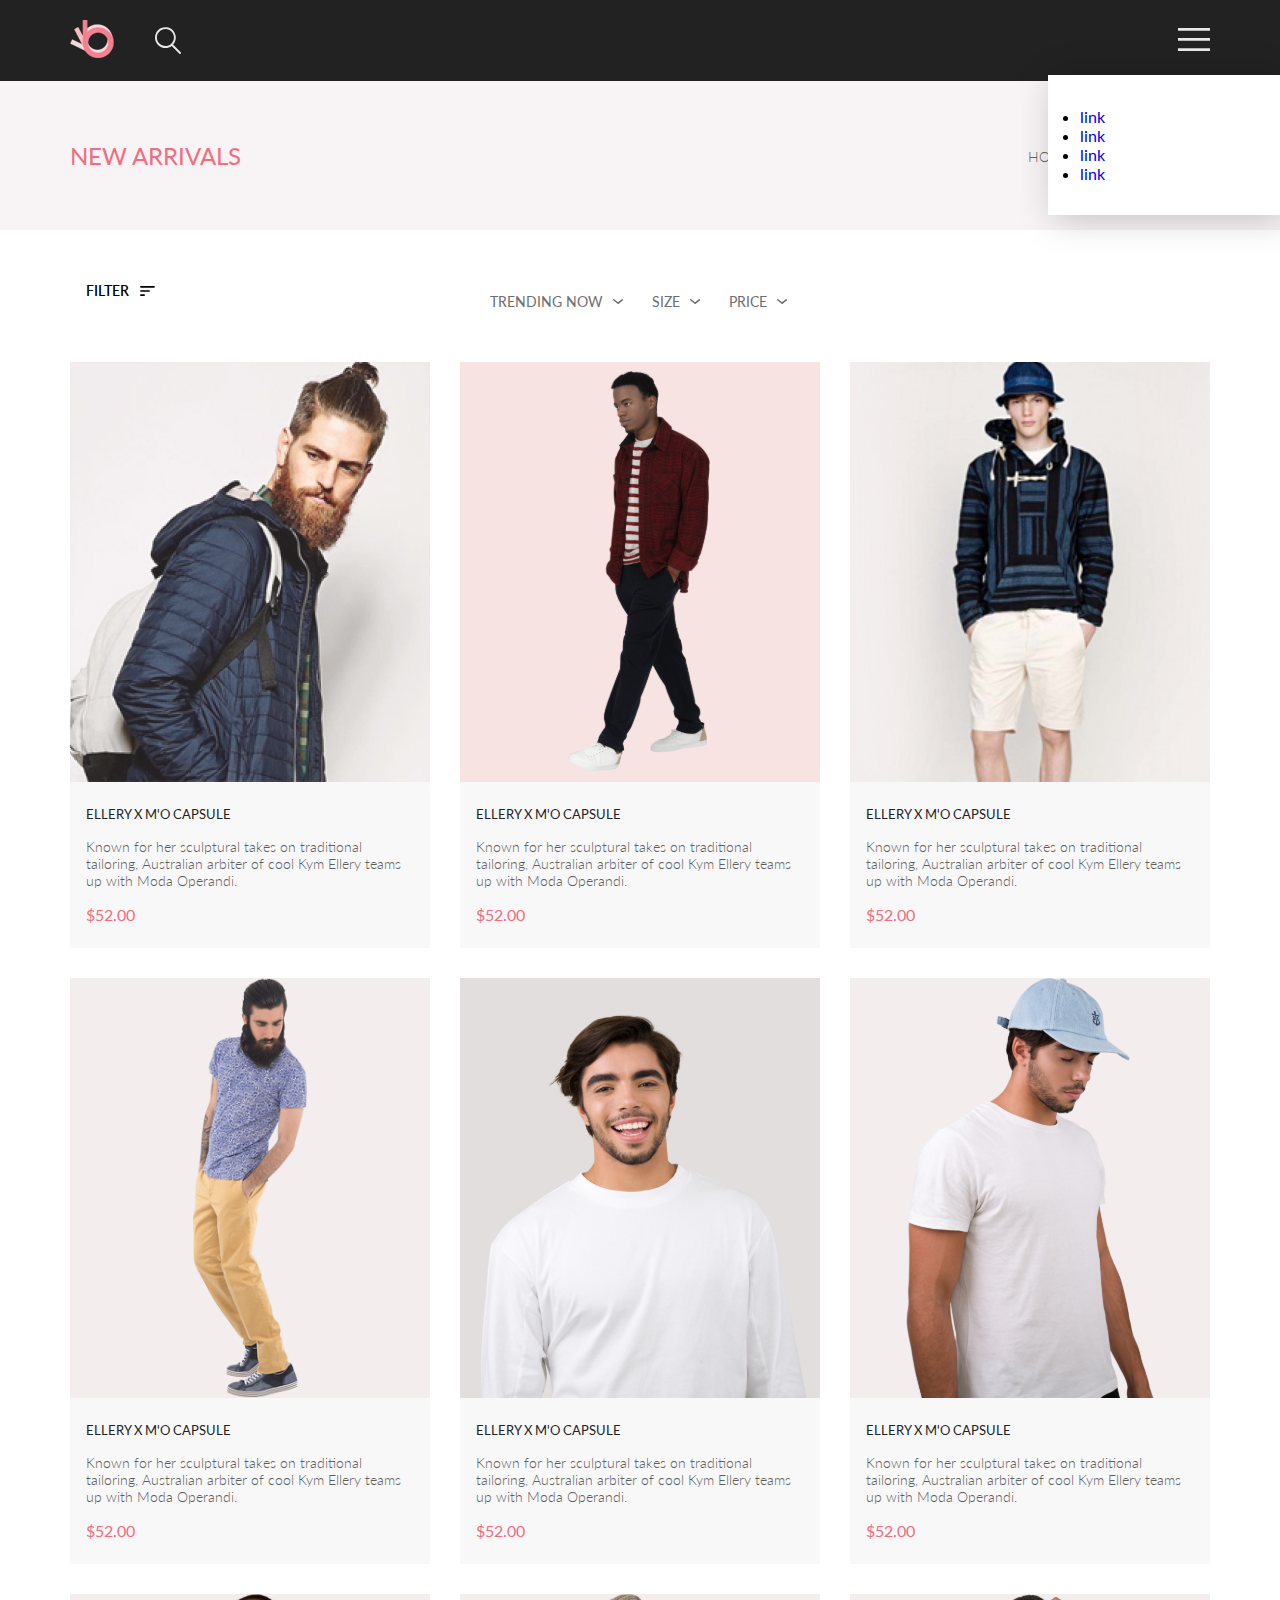
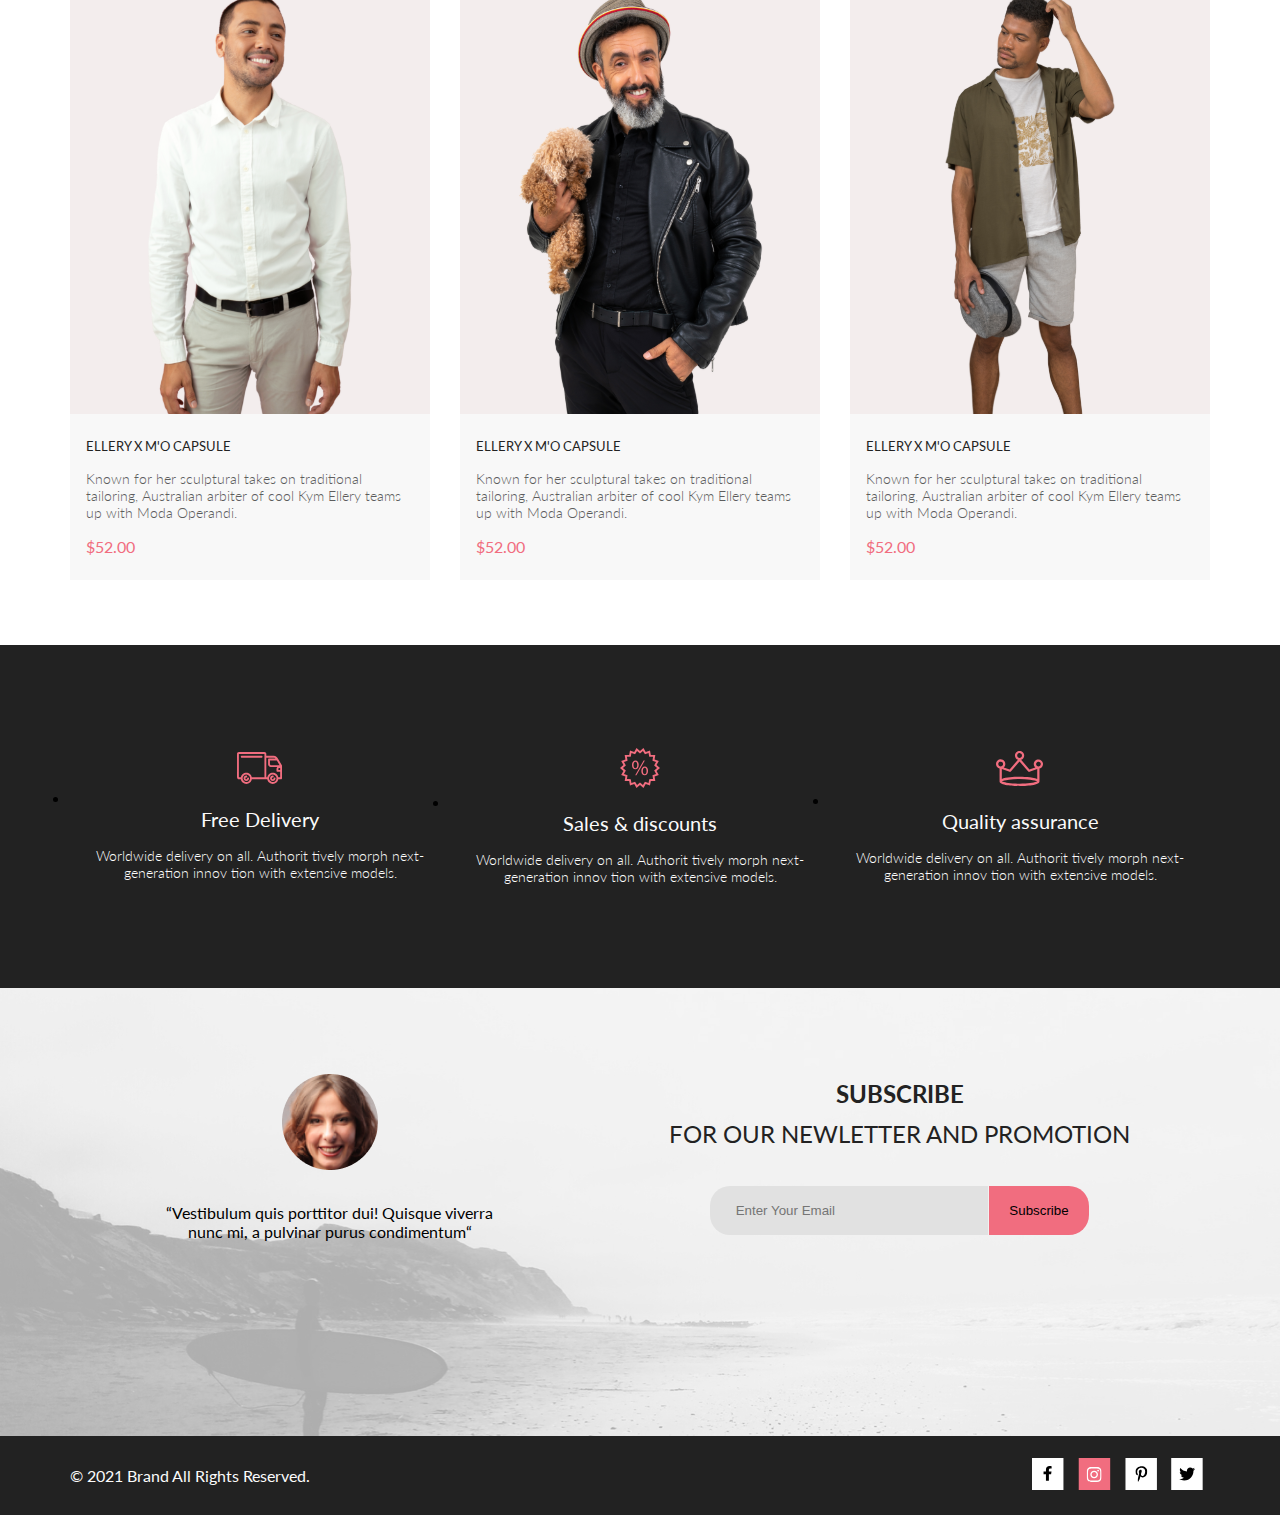
==== catalog.html @ d9aeb8df "добавлена папка shop" ====
<!DOCTYPE html>
<html lang="en">

<head>
    <meta charset="UTF-8">
    <meta name="viewport" content="width=device-width, initial-scale=1.0">
    <title>Document</title>
    <link rel="stylesheet" href="style.css">
    <link rel="preconnect" href="https://fonts.googleapis.com">
    <link rel="preconnect" href="https://fonts.gstatic.com" crossorigin>
    <link
        href="https://fonts.googleapis.com/css2?family=Lato:wght@300;400;700&family=Open+Sans:wght@600;700;800&display=swap"
        rel="stylesheet">
</head>

<body>
    <div class="box-content">
        <header class="header ">
            <div class="center">
                <div class="header__wrap">
                    <div class="header__left">
                        <a class="logo" href="index.html"><img src="img/logo.png" alt="logo"></a>
                        <svg xmlns="http://www.w3.org/2000/svg" width="26" height="27" viewBox="0 0 26 27" fill="none">
                            <path
                                d="M18.0589 17.6249C19.6705 15.8648 20.6275 13.6038 20.769 11.2215C20.9106 8.8392 20.2281 6.48075 18.8362 4.5422C17.4443 2.60365 15.4278 1.20306 13.1252 0.575643C10.8227 -0.0517774 8.37437 0.132183 6.19143 1.09663C4.0085 2.06108 2.22389 3.74727 1.1373 5.87205C0.0507149 7.99682 -0.271678 10.4308 0.224264 12.7652C0.720206 15.0996 2.00428 17.1922 3.86085 18.6917C5.71741 20.1912 8.0334 21.0063 10.4199 20.9999C12.6723 21.003 14.8638 20.269 16.6599 18.9099L24.4079 26.7169C24.4934 26.806 24.5958 26.8771 24.7091 26.926C24.8225 26.975 24.9444 27.0008 25.0679 27.0019C25.1916 27.0023 25.314 26.9772 25.4276 26.9282C25.5411 26.8792 25.6434 26.8072 25.7279 26.7169C25.9018 26.536 25.999 26.2949 25.999 26.0439C25.999 25.793 25.9018 25.5518 25.7279 25.3709L18.0589 17.6249ZM1.88589 10.4999C1.89873 8.81465 2.41021 7.17089 3.35586 5.77587C4.30151 4.38086 5.63899 3.29703 7.1997 2.66102C8.76042 2.02501 10.4745 1.86529 12.1258 2.202C13.7772 2.53871 15.2919 3.35678 16.479 4.55307C17.6661 5.74935 18.4725 7.27031 18.7965 8.92421C19.1204 10.5781 18.9475 12.2909 18.2995 13.8467C17.6515 15.4024 16.5574 16.7315 15.1551 17.6664C13.7529 18.6013 12.1052 19.1001 10.4199 19.0999C8.14843 19.0891 5.97409 18.1774 4.3741 16.5651C2.77412 14.9527 1.87924 12.7714 1.88589 10.4999Z"
                                fill="#E8E8E8" />
                        </svg>
                    </div>
                    <div class="header__right">
                        <div class="burger-menu-icon">
                            <label for="burger"><img src="img/burger.svg" alt="burger"></label>
                            <input id="burger" type="checkbox">
                            <nav class="nav">
                                <ul>
                                    <li><a href="#">link</a></li>
                                    <li><a href="#">link</a></li>
                                    <li><a href="#">link</a></li>
                                    <li><a href="#">link</a></li>
                                </ul>
                            </nav>
                        </div>
                    </div>
                </div>
            </div>
        </header>
        <div class="top-head">
            <div class="center">
                <div class="top-head__wrap">
                    <h2 class="top-head__heading">NEW ARRIVALS</h2>
                    <nav class="breadcrumbs">
                        <a class="breadcrumbs__link" href="#">HOME</a>
                        <a class="breadcrumbs__link" href="#">MEN</a>
                        <a class="breadcrumbs__link breadcrumbs__link_site" href="#">NEW ARRIVALS</a>
                    </nav>
                </div>
            </div>
        </div>
        <div class="filter-sort">
            <div class="center">
                <div class="filter-sort__wrap">
                    <div>
                        <details class="filter">
                            <summary class="filter__summary"><span class="filter__heading">FILTER</span> <svg
                                    xmlns="http://www.w3.org/2000/svg" width="15" height="10" viewBox="0 0 15 10"
                                    fill="none">
                                    <path
                                        d="M0.833333 10H4.16667C4.625 10 5 9.625 5 9.16667C5 8.70833 4.625 8.33333 4.16667 8.33333H0.833333C0.375 8.33333 0 8.70833 0 9.16667C0 9.625 0.375 10 0.833333 10ZM0 0.833333C0 1.29167 0.375 1.66667 0.833333 1.66667H14.1667C14.625 1.66667 15 1.29167 15 0.833333C15 0.375 14.625 0 14.1667 0H0.833333C0.375 0 0 0.375 0 0.833333ZM0.833333 5.83333H9.16667C9.625 5.83333 10 5.45833 10 5C10 4.54167 9.625 4.16667 9.16667 4.16667H0.833333C0.375 4.16667 0 4.54167 0 5C0 5.45833 0.375 5.83333 0.833333 5.83333Z"
                                        fill="black" />
                                </svg>
                            </summary>
                            <div class="filter__content">
                                <details class="filter__item">
                                    <summary class="filter__head">GATEGORY</summary>
                                    <div class="filter__link-box">
                                        <a href="#" class="filter__link">Accessories</a>
                                        <a href="#" class="filter__link">Bags</a>
                                        <a href="#" class="filter__link">Denim</a>
                                        <a href="#" class="filter__link">Hoodies & Sweatshirts</a>
                                        <a href="#" class="filter__link">Jackets & Coats</a>
                                        <a href="#" class="filter__link">Polos</a>
                                        <a href="#" class="filter__link">Shirts</a>
                                        <a href="#" class="filter__link">Shoes</a>
                                        <a href="#" class="filter__link">Sweaters & Knits</a>
                                        <a href="#" class="filter__link">T-Shirts</a>
                                        <a href="#" class="filter__link">Tanks</a>
                                    </div>
                                </details>
                                <details class="filter__item">
                                    <summary class="filter__head">BRAND</summary>
                                    <div class="filter__link-box"></div>
                                </details>
                                <details class="filter__item">
                                    <summary class="filter__head">DESIGNER</summary>
                                    <div class="filter__link-box"></div>
                                </details>
                            </div>
                        </details>
                    </div>
                    <div class="sort">
                        <details class="sort__details">
                            <summary class="sort__summary"><span class="sort__heading">TRENDING NOW</span><svg
                                    xmlns="http://www.w3.org/2000/svg" width="11" height="5" viewBox="0 0 11 5"
                                    fill="none">
                                    <path
                                        d="M5.00214 5.00214C4.83521 5.00247 4.67343 4.94433 4.54488 4.83782L0.258102 1.2655C0.112196 1.14422 0.0204417 0.969958 0.00302325 0.781035C-0.0143952 0.592112 0.0439493 0.404007 0.165221 0.258101C0.286493 0.112196 0.460759 0.0204417 0.649682 0.00302327C0.838605 -0.0143952 1.02671 0.043949 1.17262 0.165221L5.00214 3.36602L8.83167 0.279536C8.90475 0.220188 8.98884 0.175869 9.0791 0.149125C9.16937 0.122382 9.26403 0.113741 9.35764 0.1237C9.45126 0.133659 9.54198 0.162021 9.6246 0.207156C9.70722 0.252292 9.7801 0.313311 9.83906 0.386705C9.90449 0.460167 9.95405 0.546351 9.98462 0.639855C10.0152 0.733359 10.0261 0.83217 10.0167 0.930097C10.0073 1.02802 9.97784 1.12296 9.93005 1.20895C9.88227 1.29494 9.81723 1.37013 9.73904 1.42982L5.45225 4.88068C5.32002 4.97036 5.16154 5.01312 5.00214 5.00214Z"
                                        fill="#6F6E6E" />
                                </svg>
                            </summary>
                        </details>
                        <details class="sort__details">
                            <summary class="sort__summary"><span class="sort__heading">SIZE</span><svg
                                    xmlns="http://www.w3.org/2000/svg" width="11" height="5" viewBox="0 0 11 5"
                                    fill="none">
                                    <path
                                        d="M5.00214 5.00214C4.83521 5.00247 4.67343 4.94433 4.54488 4.83782L0.258102 1.2655C0.112196 1.14422 0.0204417 0.969958 0.00302325 0.781035C-0.0143952 0.592112 0.0439493 0.404007 0.165221 0.258101C0.286493 0.112196 0.460759 0.0204417 0.649682 0.00302327C0.838605 -0.0143952 1.02671 0.043949 1.17262 0.165221L5.00214 3.36602L8.83167 0.279536C8.90475 0.220188 8.98884 0.175869 9.0791 0.149125C9.16937 0.122382 9.26403 0.113741 9.35764 0.1237C9.45126 0.133659 9.54198 0.162021 9.6246 0.207156C9.70722 0.252292 9.7801 0.313311 9.83906 0.386705C9.90449 0.460167 9.95405 0.546351 9.98462 0.639855C10.0152 0.733359 10.0261 0.83217 10.0167 0.930097C10.0073 1.02802 9.97784 1.12296 9.93005 1.20895C9.88227 1.29494 9.81723 1.37013 9.73904 1.42982L5.45225 4.88068C5.32002 4.97036 5.16154 5.01312 5.00214 5.00214Z"
                                        fill="#6F6E6E" />
                                </svg>
                            </summary>
                            <div class="sort__box">
                                <div class="sort__check">
                                    <input id="sort_check1" type="checkbox">
                                    <label for="sort_check1">XS</label>
                                </div>
                                <div class="sort__check">
                                    <input id="sort_check2" type="checkbox">
                                    <label for="sort_check2">S</label>
                                </div>
                                <div class="sort__check">
                                    <input id="sort_check3" type="checkbox">
                                    <label for="sort_check3">M</label>
                                </div>
                                <div class="sort__check">
                                    <input id="sort_check4" type="checkbox">
                                    <label for="sort_check4">L</label>
                                </div>
                            </div>
                        </details>
                        <details class="sort__details">
                            <summary class="sort__summary"><span class="sort__heading">PRICE</span><svg
                                    xmlns="http://www.w3.org/2000/svg" width="11" height="5" viewBox="0 0 11 5"
                                    fill="none">
                                    <path
                                        d="M5.00214 5.00214C4.83521 5.00247 4.67343 4.94433 4.54488 4.83782L0.258102 1.2655C0.112196 1.14422 0.0204417 0.969958 0.00302325 0.781035C-0.0143952 0.592112 0.0439493 0.404007 0.165221 0.258101C0.286493 0.112196 0.460759 0.0204417 0.649682 0.00302327C0.838605 -0.0143952 1.02671 0.043949 1.17262 0.165221L5.00214 3.36602L8.83167 0.279536C8.90475 0.220188 8.98884 0.175869 9.0791 0.149125C9.16937 0.122382 9.26403 0.113741 9.35764 0.1237C9.45126 0.133659 9.54198 0.162021 9.6246 0.207156C9.70722 0.252292 9.7801 0.313311 9.83906 0.386705C9.90449 0.460167 9.95405 0.546351 9.98462 0.639855C10.0152 0.733359 10.0261 0.83217 10.0167 0.930097C10.0073 1.02802 9.97784 1.12296 9.93005 1.20895C9.88227 1.29494 9.81723 1.37013 9.73904 1.42982L5.45225 4.88068C5.32002 4.97036 5.16154 5.01312 5.00214 5.00214Z"
                                        fill="#6F6E6E" />
                                </svg>
                            </summary>
                        </details>
                    </div>
                </div>
            </div>
        </div>
        <div class="product-box">
            <div class="center">
                <div class="product-box__wrap">
                    <div class="product">
                        <img src="img/product-1.jpg" alt="photo">
                        <div class="product__content">
                            <a href="#" class="product__name">ELLERY X M'O CAPSULE</a>
                            <div class="product__text">Known for her sculptural takes on traditional tailoring,
                                Australian
                                arbiter of cool Kym Ellery teams up with Moda Operandi.</div>
                            <div class="product__price">$52.00</div>
                        </div>
                    </div>
                    <div class="product">
                        <img src="img/product-2.svg" alt="photo">
                        <div class="product__content">
                            <a href="#" class="product__name">ELLERY X M'O CAPSULE</a>
                            <div class="product__text">Known for her sculptural takes on traditional tailoring,
                                Australian
                                arbiter of cool Kym Ellery teams up with Moda Operandi.</div>
                            <div class="product__price">$52.00</div>
                        </div>
                    </div>
                    <div class="product">
                        <img src="img/product-3.svg" alt="photo">
                        <div class="product__content">
                            <a href="#" class="product__name">ELLERY X M'O CAPSULE</a>
                            <div class="product__text">Known for her sculptural takes on traditional tailoring,
                                Australian
                                arbiter of cool Kym Ellery teams up with Moda Operandi.</div>
                            <div class="product__price">$52.00</div>
                        </div>
                    </div>
                    <div class="product">
                        <img src="img/product-4.svg" alt="photo">
                        <div class="product__content">
                            <a href="#" class="product__name">ELLERY X M'O CAPSULE</a>
                            <div class="product__text">Known for her sculptural takes on traditional tailoring,
                                Australian
                                arbiter of cool Kym Ellery teams up with Moda Operandi.</div>
                            <div class="product__price">$52.00</div>
                        </div>
                    </div>
                    <div class="product">
                        <img src="img/product-5.svg" alt="photo">
                        <div class="product__content">
                            <a href="#" class="product__name">ELLERY X M'O CAPSULE</a>
                            <div class="product__text">Known for her sculptural takes on traditional tailoring,
                                Australian
                                arbiter of cool Kym Ellery teams up with Moda Operandi.</div>
                            <div class="product__price">$52.00</div>
                        </div>
                    </div>
                    <div class="product">
                        <img src="img/product-6.svg" alt="photo">
                        <div class="product__content">
                            <a href="#" class="product__name">ELLERY X M'O CAPSULE</a>
                            <div class="product__text">Known for her sculptural takes on traditional tailoring,
                                Australian
                                arbiter of cool Kym Ellery teams up with Moda Operandi.</div>
                            <div class="product__price">$52.00</div>
                        </div>
                    </div>
                    <div class="product">
                        <img src="img/product-7.svg" alt="photo">
                        <div class="product__content">
                            <a href="#" class="product__name">ELLERY X M'O CAPSULE</a>
                            <div class="product__text">Known for her sculptural takes on traditional tailoring,
                                Australian
                                arbiter of cool Kym Ellery teams up with Moda Operandi.</div>
                            <div class="product__price">$52.00</div>
                        </div>
                    </div>
                    <div class="product">
                        <img src="img/product-8.svg" alt="photo">
                        <div class="product__content">
                            <a href="#" class="product__name">ELLERY X M'O CAPSULE</a>
                            <div class="product__text">Known for her sculptural takes on traditional tailoring,
                                Australian
                                arbiter of cool Kym Ellery teams up with Moda Operandi.</div>
                            <div class="product__price">$52.00</div>
                        </div>
                    </div>
                    <div class="product">
                        <img src="img/product-9.svg" alt="photo">
                        <div class="product__content">
                            <a href="#" class="product__name">ELLERY X M'O CAPSULE</a>
                            <div class="product__text">Known for her sculptural takes on traditional tailoring,
                                Australian
                                arbiter of cool Kym Ellery teams up with Moda Operandi.</div>
                            <div class="product__price">$52.00</div>
                        </div>
                    </div>
                </div>
            </div>
        </div>
    </div>
    <section class="delivery">
        <div class="center">
            <div class="delivery__wrap">
                <ul class="delivery__list">
                    <li class="delivery__item">
                        <img class="delivery__icon" src="img/footer_img-1.svg" alt="foto of footer">
                        <h4 class="delivery__title">Free Delivery</h4>
                        <p class="delivery__text">Worldwide delivery on all. Authorit tively morph next-generation innov
                            tion with extensive models.</p>
                    </li>
                    <li class="delivery__item">
                        <img class="delivery__icon" src="img/footer_img-2.svg" alt="foto of footer">
                        <h4 class="delivery__title">Sales & discounts</h4>
                        <p class="delivery__text">Worldwide delivery on all. Authorit tively morph next-generation innov
                            tion with extensive models.</p>
                    </li>
                    <li class="delivery__item">
                        <img class="delivery__icon" src="img/footer_img-3.svg" alt="foto of footer">
                        <h4 class="delivery__title">Quality assurance</h4>
                        <p class="delivery__text">Worldwide delivery on all. Authorit tively morph next-generation innov
                            tion with extensive models.</p>
                    </li>
                </ul>
            </div>
        </div>
    </section>
    <footer class="footer">
        <section class="face">
            <div class="center">
                <div class="face__content">
                    <div class="face__quote">
                        <img class="face__img" src="./img/face.png" alt="face">
                        <p class="face__title">“Vestibulum quis porttitor dui! Quisque viverra nunc mi, a pulvinar purus
                            condimentum“</p>
                    </div>
                    <div class="face__form">
                        <p class="face__subtitle"><span class="face__bold"> subscribe</span> for our newletter and
                            promotion</p>
                        <form class="face__form" action="#">
                            <input class="face__text" type="text" placeholder=" Enter Your Email">
                            <button class="face__button" type="button">Subscribe</button>
                        </form>
                    </div>
                </div>
            </div>
        </section>
        <section class="contacts">
            <div class="center">
                <div class="contacts__box">
                    <p class="contacts__text">© 2021 Brand All Rights Reserved.</p>
                    <ul class="contacts__list">
                        <li class="contacts__item">
                            <a class="contacts__icon" href="#"><img src="img/icon_1.svg" alt="icon"></a>
                        </li>
                        <li class="contacts__item">
                            <a class="contacts__icon" href="#"><img src="img/icon_2.svg" alt="icon"></a>
                        </li>
                        <li class="contacts__item">
                            <a class="contacts__icon" href="#"><img src="img/icon_3.svg" alt="icon"></a>
                        </li>
                        <li class="contacts__item">
                            <a class="contacts__icon" href="#"><img src="img/icon_4.svg" alt="icon"></a>
                        </li>
                    </ul>
                </div>
            </div>
        </section>
    </footer>
</body>

</html>
---- style.css ----
* {
  padding: 0;
  margin: 0;
}

body {
  font-family: "Lato", sans-serif;
}

a {
  text-decoration: none;
}

.hero {
  background-color: #F1E4E6;
}
.hero__wrap {
  display: flex;
}
.hero__wrp {
  display: flex;
  align-items: center;
}
.hero__title {
  font-size: 52px;
  font-weight: 900;
  line-height: 58px;
  text-transform: uppercase;
}
.hero__subtitle {
  font-size: 29px;
  font-weight: 700;
  line-height: 44px;
}
.hero__pink {
  color: #F16D7F;
}

.sale__box {
  display: flex;
  justify-content: space-between;
  padding-top: 64px;
}
.sale__item {
  width: 32%;
  height: 260px;
  text-align: center;
  align-items: center;
  background-color: #524a4a;
  margin-bottom: 32px;
}
.sale__item-women {
  background-image: url(img/sale-women.jpg);
}
.sale__item-men {
  background-image: url(img/sale-men.jpg);
}
.sale__item-kids {
  background-image: url(img/sale-kids.jpg);
}
.sale__item-accesories {
  background-image: url(img/sale-accesories.jpg);
  align-items: center;
  margin-bottom: 97px;
  text-align: center;
  padding: 65px 0;
}
.sale__link {
  text-transform: uppercase;
  text-decoration: none;
}
.sale__link-accesories {
  padding-left: 490px;
  text-transform: uppercase;
  text-decoration: none;
}
.sale__subtitle {
  font-size: 24px;
  font-weight: 700;
  line-height: 29px;
  letter-spacing: 0em;
  text-align: center;
  color: #F16D7F;
}
.sale__text {
  font-size: 16px;
  font-weight: 400;
  line-height: 19px;
  letter-spacing: 0em;
  text-align: center;
  color: #FBFBFB;
  padding-top: 105px;
}
.sale__text_accesories {
  padding-top: 0;
}
.sale__list {
  list-style: none;
}

.cards__list {
  display: flex;
  flex-wrap: wrap;
  justify-content: space-between;
  margin-bottom: 32px;
  list-style: none;
}
.cards__title {
  font-size: 30px;
  font-weight: 400;
  line-height: 36px;
  letter-spacing: 0em;
  text-align: center;
  padding-bottom: 6px;
}
.cards__title-text {
  color: #9F9F9F;
  text-align: center;
  padding: 0 0 48px 0;
  font-size: 14px;
  font-style: normal;
  font-weight: 400;
  line-height: 17px;
}
.cards__item {
  width: 360px;
  height: 581px;
}
.cards__img {
  width: 100%;
  height: 420px;
}
.cards__button {
  margin: 48px 0 95px 445px;
  color: var(--red);
  border: 1px solid #FF6A6A;
  padding: 14px 38px;
  display: block;
  font-size: 16px;
  font-weight: 400;
  line-height: 19px;
  letter-spacing: 0em;
  text-align: left;
}
.cards__button:hover, .cards__button:focus {
  cursor: pointer;
  outline: none;
  background: #F16D7F;
  color: #FBFBFB;
}

summary {
  display: block;
}
summary summary::-webkin-details-marker {
  display: none;
}

.center {
  width: 1140px;
  margin: 0 auto;
}

.filter-sort {
  height: 132px;
  position: relative;
}
.filter-sort__wrap {
  display: flex;
}

.filter {
  top: 39px;
  padding: 13px 16px 13px;
  width: 360px;
  position: absolute;
  box-sizing: border-box;
}
.filter[open] {
  background: #FFFFFF;
  box-shadow: 6px 4px 35px rgba(0, 0, 0, 0.21);
}
.filter[open] .filter__heading {
  color: #F16D7F;
}
.filter[open] path {
  fill: #F16D7F;
}
.filter__summary {
  display: flex;
  align-items: center;
  gap: 11px;
}
.filter__heading {
  color: #000;
  font-size: 14px;
  font-style: normal;
  font-weight: 600;
  line-height: 17px;
}
.filter__head {
  color: #6F6E6E;
  font-size: 14px;
  font-style: normal;
  font-weight: 400;
  line-height: 17px;
  padding: 8px 11px 11px 11px;
  border-bottom: 1px solid #EBEBEB;
  border-left: 5px solid #F16D7F;
}
.filter__item {
  margin-top: 16px;
}
.filter__item[open] .filter__head {
  color: #F16D7F;
}
.filter__link {
  color: #6F6E6E;
  font-size: 14px;
  font-style: normal;
  font-weight: 400;
  line-height: 17px;
}
.filter__link:hover {
  color: #F16D7F;
}
.filter__link-box {
  display: flex;
  flex-direction: column;
  gap: 11px;
  padding: 30px 16px;
}

.sort {
  padding-top: 12px;
  position: absolute;
  left: 490px;
  top: 51px;
  display: flex;
  align-self: center;
  gap: 28px;
}
.sort__details {
  position: relative;
}
.sort__summary {
  display: flex;
  align-items: center;
  gap: 10px;
}
.sort__heading {
  font-style: normal;
  font-size: 14px;
  font-weight: 400;
  line-height: 17px;
  color: #6F6E6E;
}
.sort__box {
  background: #FFF;
  box-shadow: 6px 4px 35px 0px rgba(0, 0, 0, 0.21);
  padding: 7px 30px 11px 9px;
  position: absolute;
  left: -9px;
  top: 20px;
  display: flex;
  flex-direction: column;
  gap: 8px;
}
.sort__check {
  display: flex;
  align-items: center;
  gap: 9px;
  font-size: 14px;
  font-weight: 400;
  font-style: normal;
  line-height: 16px;
  color: #6F6E6E;
}

.nav {
  width: 232px;
  padding: 32px;
  box-sizing: border-box;
  background: #FFFFFF;
  box-shadow: 6px 4px 35px rgba(0, 0, 0, 0.21);
  position: absolute;
  top: 75px;
  right: 0px;
}

#burger {
  position: absolute;
  left: -999999px;
  visibility: hidden;
}
#burger:checked ~ .nav {
  right: -232px;
}

.header {
  background-color: #222;
  padding: 20px 0 20px 0;
  position: relative;
}
.header__left {
  display: flex;
  align-items: center;
  gap: 41px;
}
.header__wrap {
  display: flex;
  align-items: center;
  flex-wrap: wrap;
  justify-content: space-between;
}

.top-head {
  background-color: #F8F3F4;
  padding: 60px 0 60px 0;
}
.top-head__heading {
  font-family: Lato;
  font-size: 24px;
  font-style: normal;
  font-weight: 400;
  line-height: normal;
  color: #F16D7F;
}
.top-head__wrap {
  display: flex;
  align-items: center;
  justify-content: space-between;
}

.breadcrumbs__link {
  color: #636363;
  font-size: 14px;
  font-style: normal;
  font-weight: 300;
  line-height: 17px;
}
.breadcrumbs__link__link_site {
  color: #F16D7F;
  font-weight: 700;
}

.product-box__wrap {
  display: flex;
  flex-wrap: wrap;
  align-items: center;
  gap: 30px;
}

.product {
  width: 360px;
  display: flex;
  flex-direction: column;
}
.product__img {
  width: 100%;
}
.product__content {
  background-color: #F8F8F8;
  padding: 24px 16px;
  display: flex;
  flex-direction: column;
  gap: 16px;
}
.product__name {
  color: #222;
  font-size: 13px;
  font-style: normal;
  font-weight: 400;
  line-height: 16px;
}
.product__price {
  color: #F16D7F;
  font-size: 16px;
  font-style: normal;
  font-weight: 400;
  line-height: 19px;
}
.product__text {
  color: #5D5D5D;
  font-size: 14px;
  font-style: normal;
  font-weight: 300;
  line-height: 17px;
}

.delivery {
  background-color: #222;
  margin-top: 65px;
}
.delivery__list {
  display: flex;
  padding: 103px 0;
  text-align: center;
  align-items: center;
  justify-content: space-between;
}
.delivery__title {
  color: #FBFBFB;
  font-size: 19.96px;
  font-style: normal;
  font-weight: 400;
  line-height: 24px;
  padding-bottom: 16px;
}
.delivery__text {
  color: #FBFBFB;
  font-size: 14px;
  font-weight: 300;
  line-height: 17px;
  letter-spacing: 0em;
  text-align: center;
}
.delivery__icon {
  padding-bottom: 20px;
}

.face {
  background-image: url(img/footer.jpg);
  display: flex;
  text-align: center;
  height: 448px;
  background-size: cover;
}
.face__content {
  display: flex;
  justify-content: space-around;
  padding: 86px 0 156px 0;
}
.face__img {
  height: 96px;
  width: 96px;
  margin-bottom: 30px;
}
.face__title {
  height: 99px;
  width: 359px;
  text-align: center;
}
.face__button {
  align-items: center;
  text-align: center;
  width: 100px;
  height: 49px;
  background-color: #F16D7F;
  color: var(--white);
  border: none;
  border-radius: 0 20px 20px 0;
}
.face__text {
  width: 256px;
  height: 49px;
  border: none;
  background: #E1E1E1;
  border-radius: 20px 0 0 20px;
  margin-right: -3px;
  padding-left: 22px;
}
.face__bold {
  font-weight: bold;
  font-size: 24px;
  line-height: 167.2%;
  text-align: center;
  color: #222;
  display: block;
  text-transform: uppercase;
}
.face__subtitle {
  font-size: 24px;
  font-weight: 400;
  line-height: 167.2%;
  text-align: center;
  color: #222;
  padding-bottom: 32px;
  text-transform: uppercase;
}
.face__form {
  font-weight: 700;
}

.contacts__box {
  display: flex;
  justify-content: space-between;
  align-items: center;
}
.contacts__list {
  display: flex;
  align-items: center;
  list-style: none;
}
.contacts__text {
  padding: 30px 0 30px 0;
  color: #FBFBFB;
}
.contacts__item {
  padding: 7px;
}

.footer {
  background-color: #222;
}/*# sourceMappingURL=style.css.map */
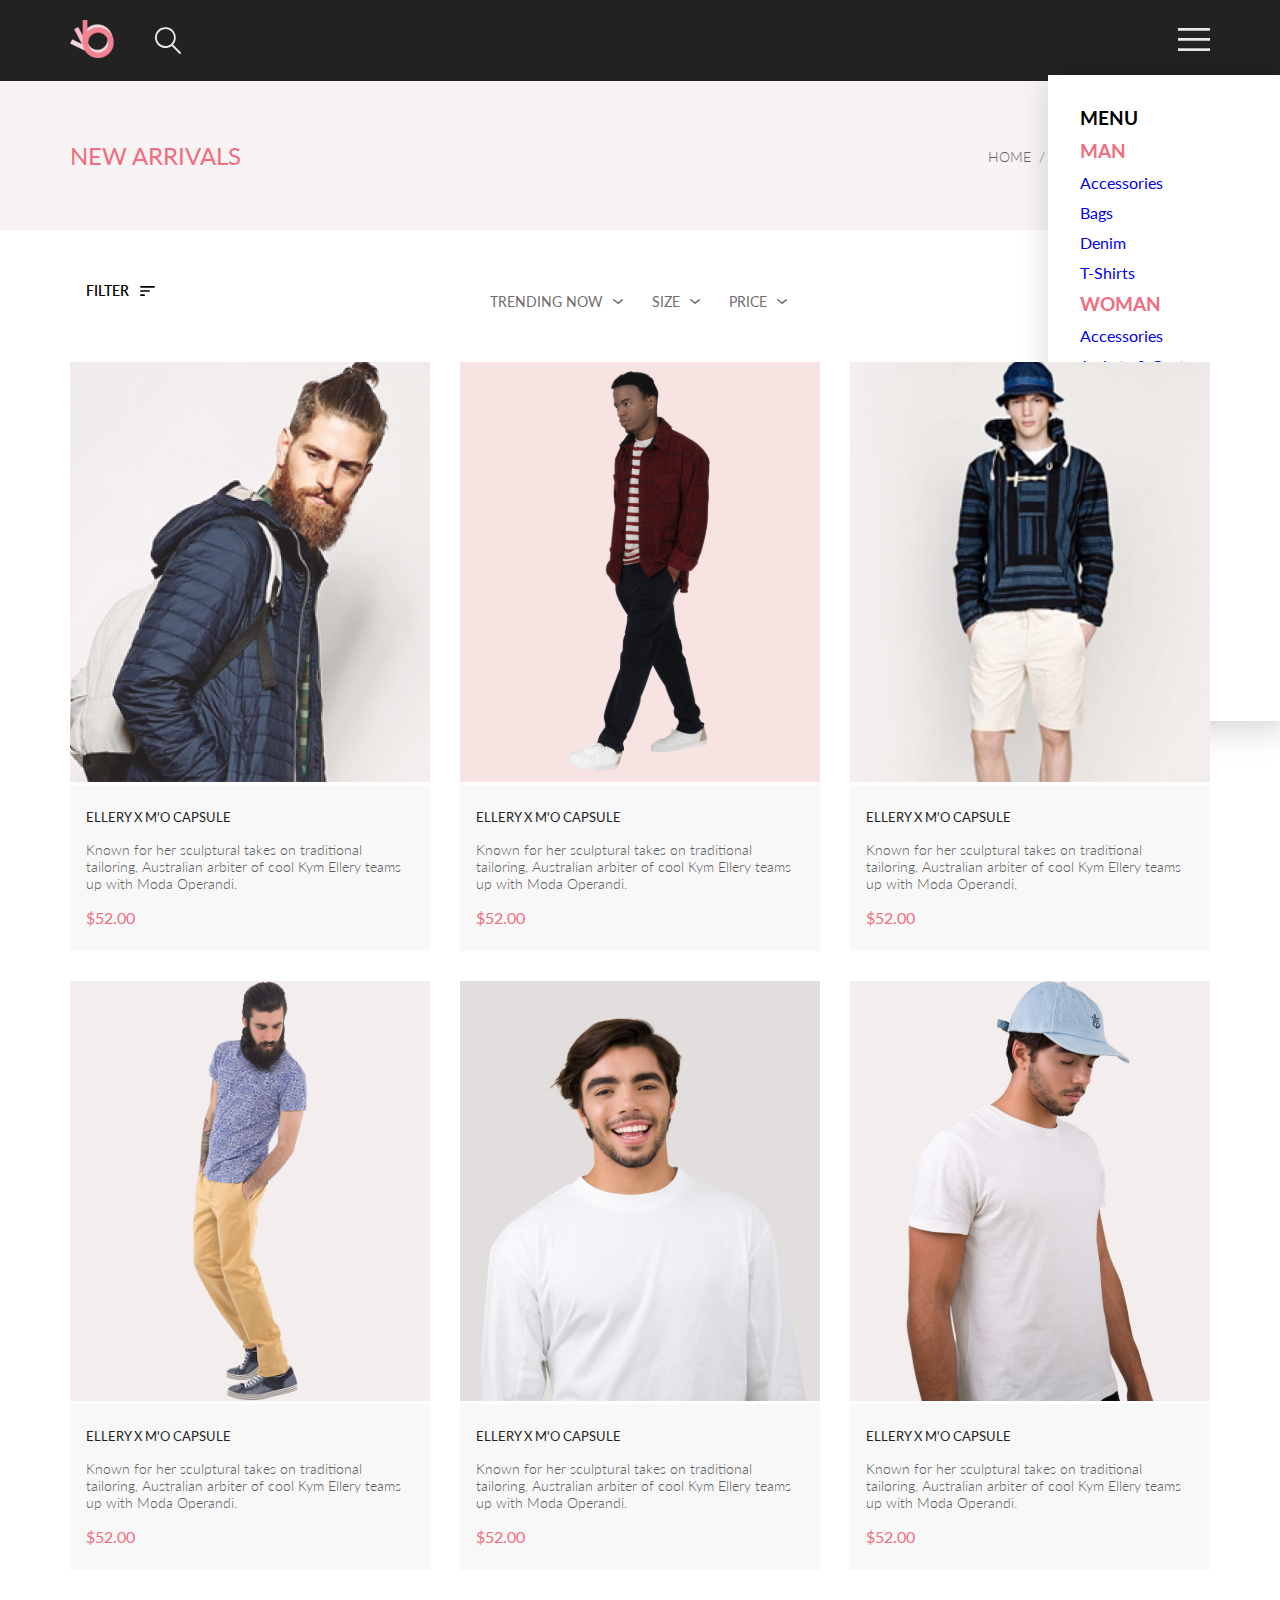
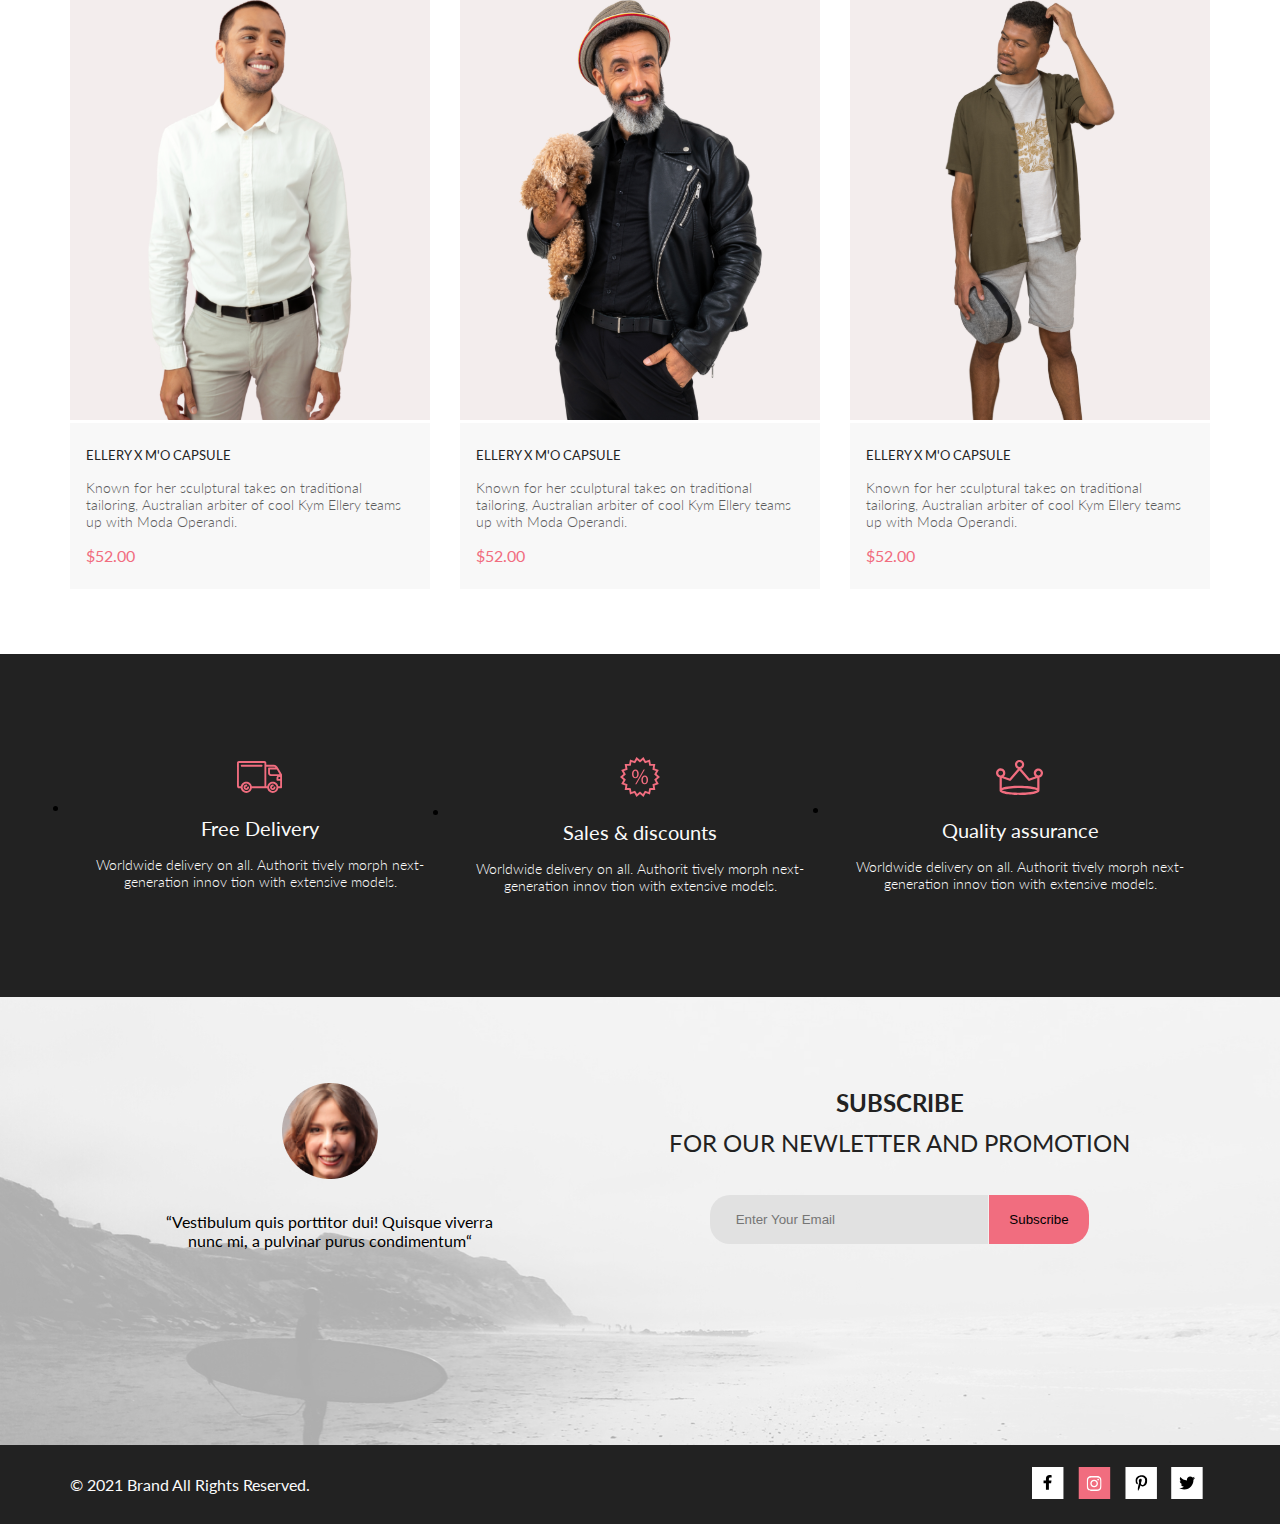
==== commit 4113fcae: "добавлен картинка корзина" ====
--- a/catalog.html
+++ b/catalog.html
@@ -31,11 +31,45 @@
                             <label for="burger"><img src="img/burger.svg" alt="burger"></label>
                             <input id="burger" type="checkbox">
                             <nav class="nav">
-                                <ul>
-                                    <li><a href="#">link</a></li>
-                                    <li><a href="#">link</a></li>
-                                    <li><a href="#">link</a></li>
-                                    <li><a href="#">link</a></li>
+                                <h3 class="burger-menu-icon__title">MENU</h3>
+                                <h3 class="burger-menu-icon__subtitle">MAN</h3>
+                                <ul class="burger-menu-icon__list">
+                                    <li class="burger-menu-icon__item"><a class="burger-menu-icon__link"
+                                            href="#">Accessories</a></li>
+                                    <li class="burger-menu-icon__item"><a class="burger-menu-icon__link"
+                                            href="#">Bags</a></li>
+                                    <li class="burger-menu-icon__item"><a class="burger-menu-icon__link"
+                                            href="#">Denim</a></li>
+                                    <li class="burger-menu-icon__item"><a class="burger-menu-icon__link"
+                                            href="#">T-Shirts</a></li>
+                                </ul>
+                                <h3 class="burger-menu-icon__subtitle">WOMAN</h3>
+                                <ul class="burger-menu-icon__list">
+                                    <li class="burger-menu-icon__item"><a class="burger-menu-icon__link"
+                                            href="#">Accessories</a></li>
+                                    <li class="burger-menu-icon__item"><a class="burger-menu-icon__link"
+                                            href="#">Jackets & Coats</a></li>
+                                    <li class="burger-menu-icon__item"><a class="burger-menu-icon__link"
+                                            href="#">Polos</a></li>
+                                    <li class="burger-menu-icon__item"><a class="burger-menu-icon__link"
+                                            href="#">T-Shirts</a></li>
+                                    <li class="burger-menu-icon__item"><a class="burger-menu-icon__link"
+                                            href="#">Shirts</a></li>
+                                </ul>
+                                <h3 class="burger-menu-icon__subtitle">KIDS</h3>
+                                <ul class="burger-menu-icon__list">
+                                    <li class="burger-menu-icon__item"><a class="burger-menu-icon__link"
+                                            href="#">Accessories</a></li>
+                                    <li class="burger-menu-icon__item"><a class="burger-menu-icon__link"
+                                            href="#">Jackets & Coats</a></li>
+                                    <li class="burger-menu-icon__item"><a class="burger-menu-icon__link"
+                                            href="#">Polos</a></li>
+                                    <li class="burger-menu-icon__item"><a class="burger-menu-icon__link"
+                                            href="#">T-Shirts</a></li>
+                                    <li class="burger-menu-icon__item"><a class="burger-menu-icon__link"
+                                            href="#">Shirts</a></li>
+                                    <li class="burger-menu-icon__item"><a class="burger-menu-icon__link"
+                                            href="#">Bags</a></li>
                                 </ul>
                             </nav>
                         </div>
@@ -48,9 +82,16 @@
                 <div class="top-head__wrap">
                     <h2 class="top-head__heading">NEW ARRIVALS</h2>
                     <nav class="breadcrumbs">
-                        <a class="breadcrumbs__link" href="#">HOME</a>
-                        <a class="breadcrumbs__link" href="#">MEN</a>
-                        <a class="breadcrumbs__link breadcrumbs__link_site" href="#">NEW ARRIVALS</a>
+                        <ul class="breadcrumbs__ul">
+                            <li class="breadcrumbs__li"><a class="breadcrumbs__link" href="#">HOME</a></li>
+                            <li class="breadcrumbs__li"><a class="breadcrumbs__link" href="#">MEN</a></li>
+                            <li class="breadcrumbs__li"><a class="breadcrumbs__link " href="#">NEW
+                                    ARRIVALS</a></li>
+                        </ul>
+
+
+
+
                     </nav>
                 </div>
             </div>
@@ -153,93 +194,165 @@
             <div class="center">
                 <div class="product-box__wrap">
                     <div class="product">
-                        <img src="img/product-1.jpg" alt="photo">
-                        <div class="product__content">
-                            <a href="#" class="product__name">ELLERY X M'O CAPSULE</a>
-                            <div class="product__text">Known for her sculptural takes on traditional tailoring,
-                                Australian
-                                arbiter of cool Kym Ellery teams up with Moda Operandi.</div>
-                            <div class="product__price">$52.00</div>
-                        </div>
-                    </div>
-                    <div class="product">
-                        <img src="img/product-2.svg" alt="photo">
-                        <div class="product__content">
-                            <a href="#" class="product__name">ELLERY X M'O CAPSULE</a>
-                            <div class="product__text">Known for her sculptural takes on traditional tailoring,
-                                Australian
-                                arbiter of cool Kym Ellery teams up with Moda Operandi.</div>
-                            <div class="product__price">$52.00</div>
-                        </div>
-                    </div>
-                    <div class="product">
-                        <img src="img/product-3.svg" alt="photo">
-                        <div class="product__content">
-                            <a href="#" class="product__name">ELLERY X M'O CAPSULE</a>
-                            <div class="product__text">Known for her sculptural takes on traditional tailoring,
-                                Australian
-                                arbiter of cool Kym Ellery teams up with Moda Operandi.</div>
-                            <div class="product__price">$52.00</div>
-                        </div>
-                    </div>
-                    <div class="product">
-                        <img src="img/product-4.svg" alt="photo">
-                        <div class="product__content">
-                            <a href="#" class="product__name">ELLERY X M'O CAPSULE</a>
-                            <div class="product__text">Known for her sculptural takes on traditional tailoring,
-                                Australian
-                                arbiter of cool Kym Ellery teams up with Moda Operandi.</div>
-                            <div class="product__price">$52.00</div>
-                        </div>
-                    </div>
-                    <div class="product">
-                        <img src="img/product-5.svg" alt="photo">
-                        <div class="product__content">
-                            <a href="#" class="product__name">ELLERY X M'O CAPSULE</a>
-                            <div class="product__text">Known for her sculptural takes on traditional tailoring,
-                                Australian
-                                arbiter of cool Kym Ellery teams up with Moda Operandi.</div>
-                            <div class="product__price">$52.00</div>
-                        </div>
-                    </div>
-                    <div class="product">
-                        <img src="img/product-6.svg" alt="photo">
-                        <div class="product__content">
-                            <a href="#" class="product__name">ELLERY X M'O CAPSULE</a>
-                            <div class="product__text">Known for her sculptural takes on traditional tailoring,
-                                Australian
-                                arbiter of cool Kym Ellery teams up with Moda Operandi.</div>
-                            <div class="product__price">$52.00</div>
-                        </div>
-                    </div>
-                    <div class="product">
-                        <img src="img/product-7.svg" alt="photo">
-                        <div class="product__content">
-                            <a href="#" class="product__name">ELLERY X M'O CAPSULE</a>
-                            <div class="product__text">Known for her sculptural takes on traditional tailoring,
-                                Australian
-                                arbiter of cool Kym Ellery teams up with Moda Operandi.</div>
-                            <div class="product__price">$52.00</div>
-                        </div>
-                    </div>
-                    <div class="product">
-                        <img src="img/product-8.svg" alt="photo">
-                        <div class="product__content">
-                            <a href="#" class="product__name">ELLERY X M'O CAPSULE</a>
-                            <div class="product__text">Known for her sculptural takes on traditional tailoring,
-                                Australian
-                                arbiter of cool Kym Ellery teams up with Moda Operandi.</div>
-                            <div class="product__price">$52.00</div>
-                        </div>
-                    </div>
-                    <div class="product">
-                        <img src="img/product-9.svg" alt="photo">
-                        <div class="product__content">
-                            <a href="#" class="product__name">ELLERY X M'O CAPSULE</a>
-                            <div class="product__text">Known for her sculptural takes on traditional tailoring,
-                                Australian
-                                arbiter of cool Kym Ellery teams up with Moda Operandi.</div>
-                            <div class="product__price">$52.00</div>
+                        <a href="1111" class="product__link">
+                            <img class="product-img" src="img/product-1.jpg" alt="photo">
+                            <div class="product__text">
+                                <p class="product__name">ELLERY X M'O CAPSULE</p>
+                                <p>Known for her sculptural takes on traditional tailoring,
+                                    Australian
+                                    arbiter of cool Kym Ellery teams up with Moda Operandi.</p>
+                                <div class="product__price">$52.00</div>
+                            </div>
+                        </a>
+                        <div class="add-box">
+                            <a href="2222" class="add">
+                                <img class="add-img" src="img/basket.svg" alt="cart">
+                                <p class="add-text">Add Cart</p>
+                            </a>
+                        </div>
+                    </div>
+                    <div class="product">
+                        <a href="1111" class="product__link">
+                            <img class="product-img" src="img/product-2.svg" alt="photo">
+                            <div class="product__text">
+                                <p class="product__name">ELLERY X M'O CAPSULE</p>
+                                <p>Known for her sculptural takes on traditional tailoring,
+                                    Australian
+                                    arbiter of cool Kym Ellery teams up with Moda Operandi.</p>
+                                <div class="product__price">$52.00</div>
+                            </div>
+                        </a>
+                        <div class="add-box">
+                            <a href="2222" class="add">
+                                <img class="add-img" src="img/basket.svg" alt="cart">
+                                <p class="add-text">Add Cart</p>
+                            </a>
+                        </div>
+                    </div>
+                    <div class="product">
+                        <a href="1111" class="product__link">
+                            <img class="product-img" src="img/product-3.svg" alt="photo">
+                            <div class="product__text">
+                                <p class="product__name">ELLERY X M'O CAPSULE</p>
+                                <p>Known for her sculptural takes on traditional tailoring,
+                                    Australian
+                                    arbiter of cool Kym Ellery teams up with Moda Operandi.</p>
+                                <div class="product__price">$52.00</div>
+                            </div>
+                        </a>
+                        <div class="add-box">
+                            <a href="2222" class="add">
+                                <img class="add-img" src="img/basket.svg" alt="cart">
+                                <p class="add-text">Add Cart</p>
+                            </a>
+                        </div>
+                    </div>
+                    <div class="product">
+                        <a href="1111" class="product__link">
+                            <img class="product-img" src="img/product-4.svg" alt="photo">
+                            <div class="product__text">
+                                <p class="product__name">ELLERY X M'O CAPSULE</p>
+                                <p>Known for her sculptural takes on traditional tailoring,
+                                    Australian
+                                    arbiter of cool Kym Ellery teams up with Moda Operandi.</p>
+                                <div class="product__price">$52.00</div>
+                            </div>
+                        </a>
+                        <div class="add-box">
+                            <a href="2222" class="add">
+                                <img class="add-img" src="img/basket.svg" alt="cart">
+                                <p class="add-text">Add Cart</p>
+                            </a>
+                        </div>
+                    </div>
+                    <div class="product">
+                        <a href="1111" class="product__link">
+                            <img class="product-img" src="img/product-5.svg" alt="photo">
+                            <div class="product__text">
+                                <p class="product__name">ELLERY X M'O CAPSULE</p>
+                                <p>Known for her sculptural takes on traditional tailoring,
+                                    Australian
+                                    arbiter of cool Kym Ellery teams up with Moda Operandi.</p>
+                                <div class="product__price">$52.00</div>
+                            </div>
+                        </a>
+                        <div class="add-box">
+                            <a href="2222" class="add">
+                                <img class="add-img" src="img/basket.svg" alt="cart">
+                                <p class="add-text">Add Cart</p>
+                            </a>
+                        </div>
+                    </div>
+                    <div class="product">
+                        <a href="1111" class="product__link">
+                            <img class="product-img" src="img/product-6.svg" alt="photo">
+                            <div class="product__text">
+                                <p class="product__name">ELLERY X M'O CAPSULE</p>
+                                <p>Known for her sculptural takes on traditional tailoring,
+                                    Australian
+                                    arbiter of cool Kym Ellery teams up with Moda Operandi.</p>
+                                <div class="product__price">$52.00</div>
+                            </div>
+                        </a>
+                        <div class="add-box">
+                            <a href="2222" class="add">
+                                <img class="add-img" src="img/basket.svg" alt="cart">
+                                <p class="add-text">Add Cart</p>
+                            </a>
+                        </div>
+                    </div>
+                    <div class="product">
+                        <a href="1111" class="product__link">
+                            <img class="product-img" src="img/product-7.svg" alt="photo">
+                            <div class="product__text">
+                                <p class="product__name">ELLERY X M'O CAPSULE</p>
+                                <p>Known for her sculptural takes on traditional tailoring,
+                                    Australian
+                                    arbiter of cool Kym Ellery teams up with Moda Operandi.</p>
+                                <div class="product__price">$52.00</div>
+                            </div>
+                        </a>
+                        <div class="add-box">
+                            <a href="2222" class="add">
+                                <img class="add-img" src="img/basket.svg" alt="cart">
+                                <p class="add-text">Add Cart</p>
+                            </a>
+                        </div>
+                    </div>
+                    <div class="product">
+                        <a href="1111" class="product__link">
+                            <img class="product-img" src="img/product-8.svg" alt="photo">
+                            <div class="product__text">
+                                <p class="product__name">ELLERY X M'O CAPSULE</p>
+                                <p>Known for her sculptural takes on traditional tailoring,
+                                    Australian
+                                    arbiter of cool Kym Ellery teams up with Moda Operandi.</p>
+                                <div class="product__price">$52.00</div>
+                            </div>
+                        </a>
+                        <div class="add-box">
+                            <a href="2222" class="add">
+                                <img class="add-img" src="img/basket.svg" alt="cart">
+                                <p class="add-text">Add Cart</p>
+                            </a>
+                        </div>
+                    </div>
+                    <div class="product">
+                        <a href="1111" class="product__link">
+                            <img class="product-img" src="img/product-9.svg" alt="photo">
+                            <div class="product__text">
+                                <p class="product__name">ELLERY X M'O CAPSULE</p>
+                                <p>Known for her sculptural takes on traditional tailoring,
+                                    Australian
+                                    arbiter of cool Kym Ellery teams up with Moda Operandi.</p>
+                                <div class="product__price">$52.00</div>
+                            </div>
+                        </a>
+                        <div class="add-box">
+                            <a href="2222" class="add">
+                                <img class="add-img" src="img/basket.svg" alt="cart">
+                                <p class="add-text">Add Cart</p>
+                            </a>
                         </div>
                     </div>
                 </div>
--- a/style.css
+++ b/style.css
@@ -96,6 +96,71 @@
 }
 .sale__list {
   list-style: none;
+}
+
+.add-box {
+  width: 100%;
+  display: flex;
+  justify-content: center;
+  position: absolute;
+  top: 200px;
+  pointer-events: none;
+}
+.add-box__link {
+  display: none;
+  padding: 8px;
+  color: #FFF;
+  font-size: 14px;
+  font-style: normal;
+  font-weight: 400;
+  line-height: 17px;
+  align-items: center;
+  border: 1px solid #FFFFFF;
+  pointer-events: all;
+  display: block;
+}
+.add-box__link:hover {
+  box-shadow: 0px 0px 10px 0px #FFFFFF;
+}
+.add-box__img {
+  margin-right: 10px;
+}
+.add-box__img:hover {
+  filter: brightness(30%);
+}
+
+.add {
+  display: none;
+  padding: 8px;
+  color: #FFF;
+  font-size: 14px;
+  font-style: normal;
+  font-weight: 400;
+  line-height: 17px;
+  align-items: center;
+  border: 1px solid #FFFFFF;
+  pointer-events: all;
+}
+
+.add-img {
+  margin-right: 10px;
+}
+
+.add:hover {
+  box-shadow: 0px 0px 10px 0px #FFFFFF;
+}
+
+.product:hover .add {
+  display: flex;
+}
+
+.product-link {
+  display: block;
+}
+
+.product-content:hover,
+.product-img:hover {
+  filter: brightness(30%);
 }
 
 .cards__list {
@@ -275,6 +340,10 @@
   font-style: normal;
   line-height: 16px;
   color: #6F6E6E;
+}
+
+.box-content {
+  overflow: hidden;
 }
 
 .nav {
@@ -286,6 +355,7 @@
   position: absolute;
   top: 75px;
   right: 0px;
+  transition: right 0.3s;
 }
 
 #burger {
@@ -297,6 +367,19 @@
   right: -232px;
 }
 
+.burger-menu-icon__list {
+  list-style: none;
+}
+.burger-menu-icon__link:hover {
+  color: #F16D7F;
+}
+.burger-menu-icon__subtitle {
+  color: #F16D7F;
+}
+.burger-menu-icon__item, .burger-menu-icon__subtitle, .burger-menu-icon__title {
+  padding-bottom: 11px;
+}
+
 .header {
   background-color: #222;
   padding: 20px 0 20px 0;
@@ -332,6 +415,23 @@
   justify-content: space-between;
 }
 
+.breadcrumbs__ul {
+  list-style-type: none;
+  display: flex;
+}
+.breadcrumbs__li:not(:last-child)::after {
+  content: "/";
+  color: #636363;
+  font-size: 14px;
+  font-style: normal;
+  font-weight: 300;
+  line-height: 17px;
+  padding: 0 8px;
+}
+.breadcrumbs__li:last-child .breadcrumbs__link {
+  font-weight: 700;
+  color: #F16D7F;
+}
 .breadcrumbs__link {
   color: #636363;
   font-size: 14px;
@@ -339,10 +439,6 @@
   font-weight: 300;
   line-height: 17px;
 }
-.breadcrumbs__link__link_site {
-  color: #F16D7F;
-  font-weight: 700;
-}
 
 .product-box__wrap {
   display: flex;
@@ -355,6 +451,7 @@
   width: 360px;
   display: flex;
   flex-direction: column;
+  position: relative;
 }
 .product__img {
   width: 100%;
@@ -386,6 +483,15 @@
   font-style: normal;
   font-weight: 300;
   line-height: 17px;
+  background-color: #F8F8F8;
+  padding: 24px 16px;
+  display: flex;
+  flex-direction: column;
+  gap: 16px;
+}
+
+.product:hover .add-box__link {
+  display: flex;
 }
 
 .delivery {
